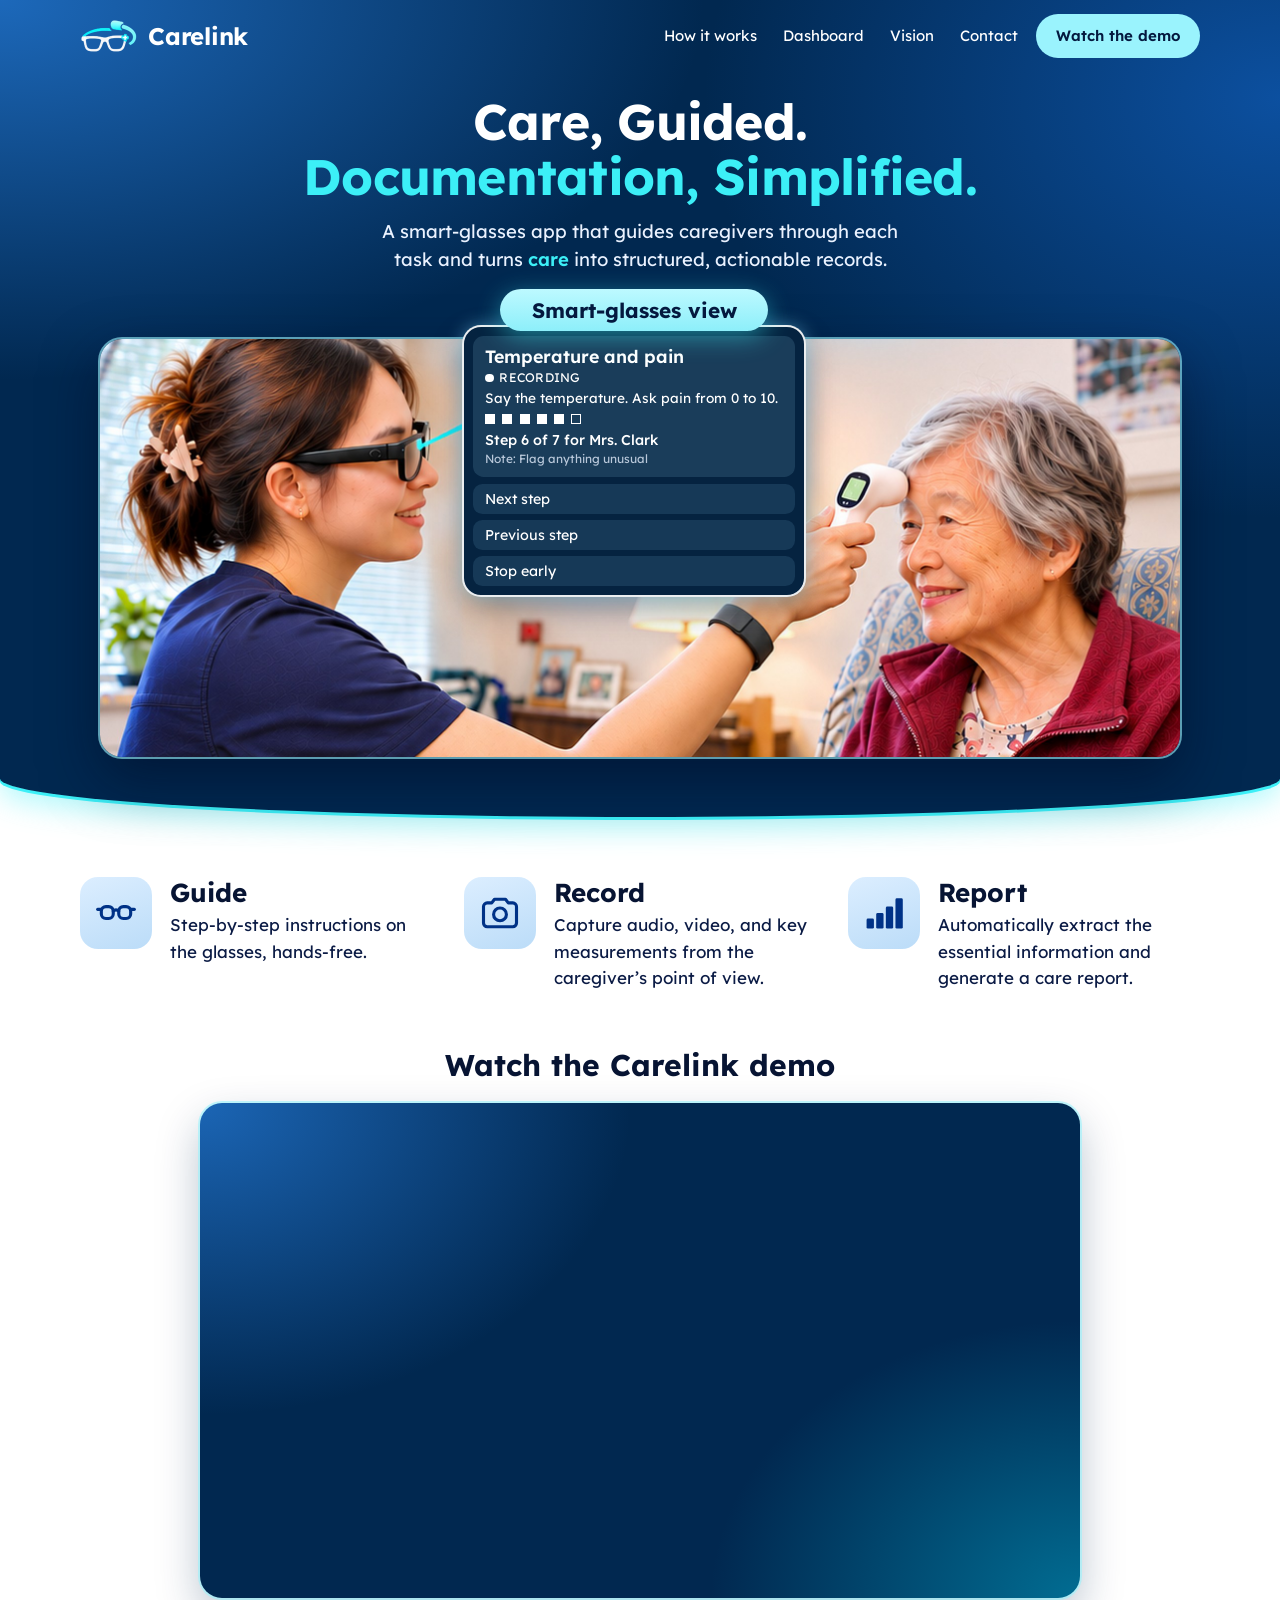
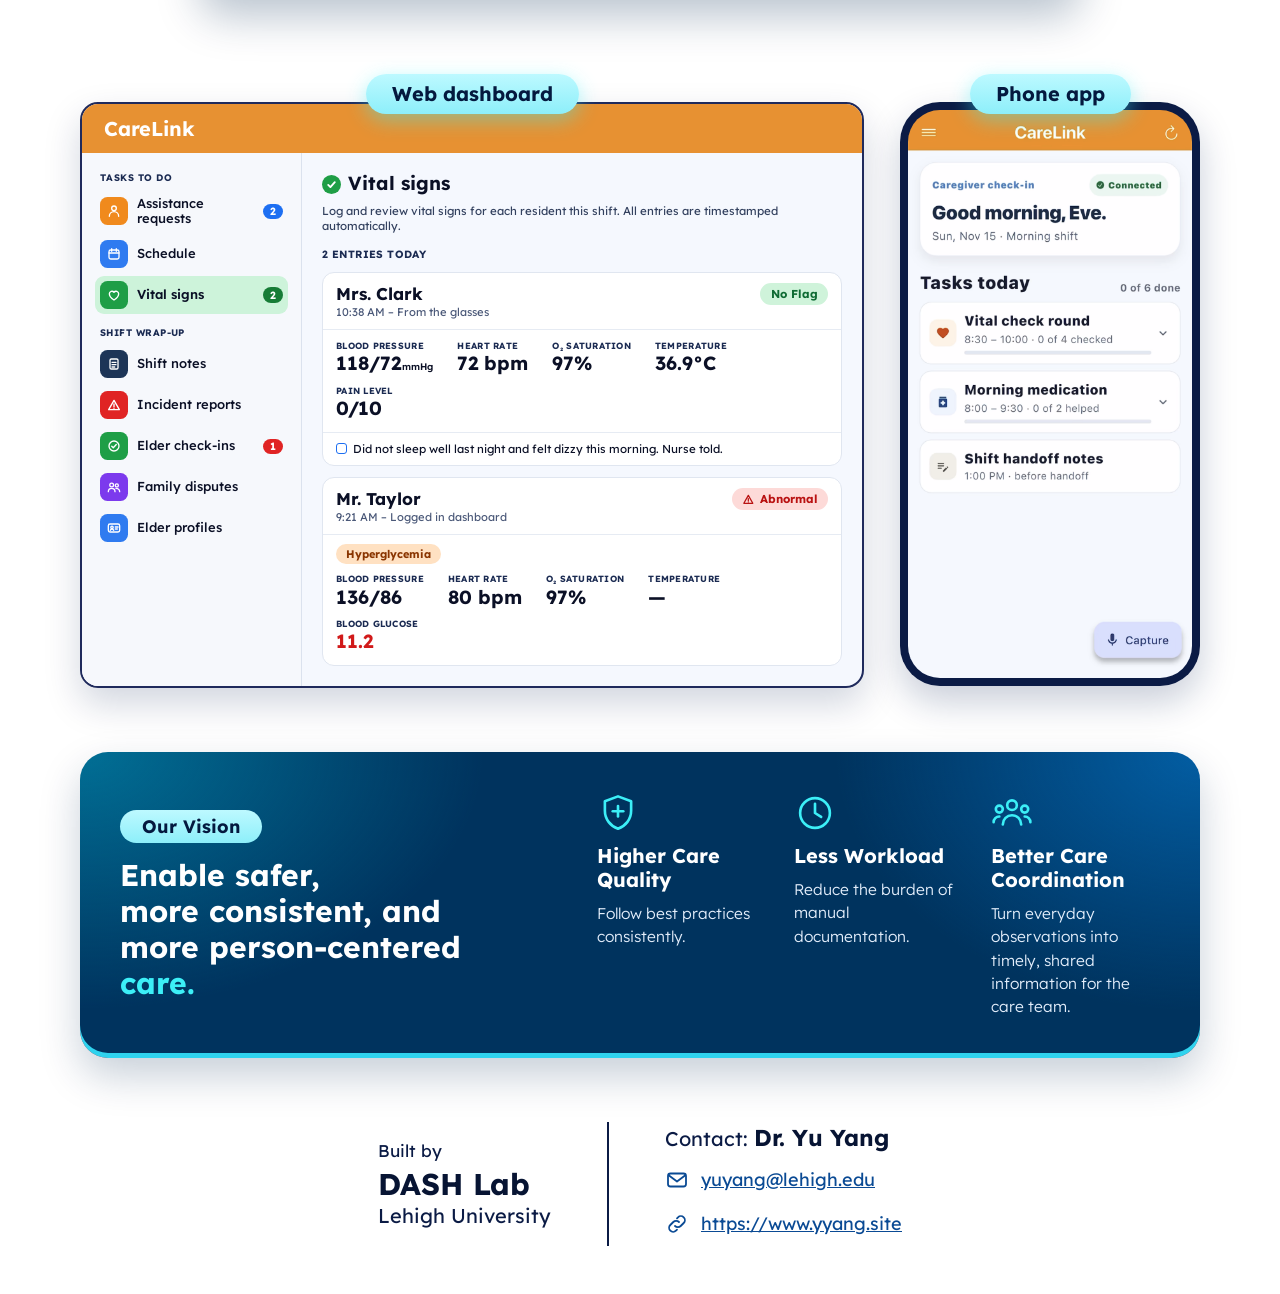
==== carelink/index.html @ ae9b8b12 "Update site 2026-11-16 00:12" ====
<!doctype html>
<html lang="en">
<head>
<meta charset="utf-8">
<meta name="viewport" content="width=device-width, initial-scale=1">
<title>Carelink: a smart-glasses app for caregivers</title>
<link rel="icon" type="image/png" href="[data-uri]">
<meta property="og:type" content="website">
<meta property="og:title" content="Carelink">
<meta property="og:description" content="A smart-glasses app that guides caregivers through each task and turns care into structured, actionable records.">
<meta name="description" content="Carelink is a smart-glasses app that guides caregivers through each task and turns care into structured, actionable records. Built by DASH Lab, Lehigh University.">
<link rel="preconnect" href="https://fonts.googleapis.com">
<link rel="preconnect" href="https://fonts.gstatic.com" crossorigin>
<link rel="stylesheet" href="https://fonts.googleapis.com/css2?family=Lexend:wght@300;400;500;600;700&amp;display=swap">
<style>
body{margin:0;background:#FFFFFF}
a{color:#0A4A94}a:hover{color:#012850}
.cl-on-navy a{color:#FFFFFF}.cl-on-navy a:hover{color:#9AF3FD}
.cl-nav:hover{background:rgba(255,255,255,.14)}
:focus-visible{outline:3px solid #0A4A94;outline-offset:3px}
.cl-on-navy :focus-visible{outline-color:#9AF3FD}
.cl-btn,.cl-play{transition:transform .15s ease,box-shadow .15s ease}
.cl-btn:hover{transform:translateY(-2px);box-shadow:0 10px 24px rgba(60,239,247,.4)}
.cl-video:hover .cl-play{transform:scale(1.06)}
.cl-stage{--cw:min(1080px,calc(100vw - 2 * clamp(20px,5vw,64px)))}
@media (prefers-reduced-motion:reduce){.cl-btn,.cl-play{transition:none}.cl-btn:hover,.cl-video:hover .cl-play{transform:none}}
.cl-dash-form{display:none!important}
@media (max-width:1199px){
.cl-apps{flex-direction:column!important;align-items:center!important;gap:44px!important}
.cl-app-web{flex:0 0 auto!important;width:100%!important}
.cl-app-phone{flex:0 0 auto!important;width:min(300px,78vw)!important}
.cl-dash{font-size:min(11.2px,calc((100vw - 2 * clamp(20px,5vw,64px)) / 78.4))!important}
}
@media (max-width:999px){
.cl-hud{position:relative!important;left:auto!important;top:auto!important;width:min(30em,100%)!important;margin:18px auto 0!important;font-size:11.5px!important}
}
@media (max-width:900px){.cl-links{display:none!important}}
@media (max-width:859px){
.cl-dash{font-size:11px!important}
.cl-dash-side{display:none!important}
}
@media (max-width:760px){
.cl-foot{justify-content:flex-start!important}
.cl-foot-rule{display:none!important}
}
html{scroll-behavior:smooth}
@media (prefers-reduced-motion:reduce){html{scroll-behavior:auto}}
</style>
</head>
<body>
<div id="top" style="font-family: 'Lexend', 'Avenir Next', 'Helvetica Neue', Arial, sans-serif; font-size: 17px; line-height: 1.55; color: #0B1B45; background: #FFFFFF">

<header class="cl-on-navy" style="padding: 0 0 clamp(36px, 5vw, 60px); border-bottom-left-radius: 50% clamp(18px, 3vw, 40px); border-bottom-right-radius: 50% clamp(18px, 3vw, 40px); background: radial-gradient(55% 380px at 0% 0%, rgba(30, 108, 192, 0.95) 0%, rgba(30, 108, 192, 0) 100%), radial-gradient(45% 420px at 100% 12%, rgba(13, 84, 168, 0.9) 0%, rgba(13, 84, 168, 0) 100%), #012850; box-shadow: 0 3px 0 #3CEFF7, 0 12px 28px rgba(60, 239, 247, 0.38); color: #FFFFFF">
<div style="max-width: 1120px; margin: 0 auto; padding: 0 clamp(20px, 5vw, 64px)">

<nav aria-label="Main" style="display: flex; flex-wrap: wrap; align-items: center; justify-content: space-between; gap: 4px 16px; padding: 14px 0">
<a href="#top" style="display: inline-flex; align-items: center; gap: clamp(8px, 0.8vw, 10px); min-height: 44px; font-size: clamp(20px, calc(1.2vw + 16px), 24px); line-height: 1; font-weight: 700; letter-spacing: -0.01em; text-decoration: none">
<img src="[data-uri]" alt="" width="58" height="34" style="display: block; width: clamp(42px, 4.6vw, 58px); height: auto">
<span>Carelink</span>
</a>
<div style="display: flex; align-items: center; gap: 6px">
<div class="cl-links" style="display: flex; align-items: center; gap: 2px">
<a class="cl-nav" href="#how" style="display: inline-flex; align-items: center; min-height: 44px; padding: 0 12px; border-radius: 999px; font-size: 15px; font-weight: 400; text-decoration: none; white-space: nowrap">How it works</a>
<a class="cl-nav" href="#dashboard" style="display: inline-flex; align-items: center; min-height: 44px; padding: 0 12px; border-radius: 999px; font-size: 15px; font-weight: 400; text-decoration: none; white-space: nowrap">Dashboard</a>
<a class="cl-nav" href="#vision" style="display: inline-flex; align-items: center; min-height: 44px; padding: 0 12px; border-radius: 999px; font-size: 15px; font-weight: 400; text-decoration: none; white-space: nowrap">Vision</a>
<a class="cl-nav" href="#contact" style="display: inline-flex; align-items: center; min-height: 44px; padding: 0 12px; border-radius: 999px; font-size: 15px; font-weight: 400; text-decoration: none; white-space: nowrap">Contact</a>
</div>
<a class="cl-btn" href="#demo" style="display: inline-flex; align-items: center; min-height: 44px; padding: 0 clamp(14px, 1.6vw, 20px); border-radius: 999px; background: #9AF3FD; color: #04193F; font-size: clamp(14px, calc(1.1vw + 10px), 15px); font-weight: 600; text-decoration: none; white-space: nowrap">Watch the demo</a>
</div>
</nav>

<div style="padding: clamp(16px, 2vw, 22px) 0 0; text-align: center">
<h1 style="margin: 0; font-size: clamp(30px, 3.9vw, 50px); line-height: 1.1; font-weight: 700; letter-spacing: -0.015em">
<span style="display: block">Care, Guided.</span>
<span style="display: block; color: #3CEFF7">Documentation, Simplified.</span>
</h1>
<p style="margin: clamp(10px, 1.2vw, 14px) auto 0; max-width: 42rem; font-size: clamp(16px, 1.45vw, 18.5px); line-height: 1.5; font-weight: 400; color: #EAF2FF; text-wrap: balance">A smart-glasses app that guides caregivers through each task and turns <span style="color: #3CEFF7; font-weight: 600">care</span> into structured, actionable records.</p>
</div>

<div class="cl-stage" style="position: relative; max-width: 1080px; margin: clamp(24px, 5.2vw, 66px) auto 0">
<img src="[data-uri]" alt="A caregiver wearing smart glasses takes an older woman’s temperature with a forehead thermometer." width="2172" height="840" style="display: block; width: 100%; height: auto; border-radius: clamp(12px, 1.8vw, 22px); box-shadow: 0 0 0 2px rgba(154, 243, 253, 0.6), 0 22px 56px rgba(0, 8, 32, 0.5)">
<div class="cl-hud" role="img" aria-label="Smart-glasses view. Temperature and pain. Recording. Say the temperature. Ask pain from 0 to 10. Step 6 of 7 for Mrs. Clark. Note: Flag anything unusual. Choices: Next step, Previous step, Stop early." style="position: absolute; left: calc(var(--cw, 1080px) * 0.3355); top: calc(var(--cw, 1080px) * -0.0465); width: calc(var(--cw, 1080px) * 0.318); box-sizing: border-box; display: flex; flex-direction: column; font-size: calc(var(--cw, 1080px) * 0.011); line-height: 1.3">
<div style="position: relative; z-index: 1; align-self: center; margin-bottom: -0.3em; padding: 0.42em 1.5em; border-radius: 999px; background: linear-gradient(180deg, #BDF9FF 0%, #8DEFFA 100%); box-shadow: 0 0.3em 1.2em rgba(60, 239, 247, 0.45); color: #04193F; font-size: 1.75em; line-height: 1.2; font-weight: 700; white-space: nowrap">Smart-glasses view</div>
<div style="display: flex; flex-direction: column; gap: 0.55em; padding: 0.75em; border: 0.2em solid rgba(255, 255, 255, 0.92); border-radius: 1.6em; background: #052340; box-shadow: 0 0 1.4em rgba(120, 220, 255, 0.45), 0 1.2em 2.6em rgba(1, 20, 50, 0.35); color: #FFFFFF">
<div style="padding: 0.75em 1em 0.8em; border-radius: 0.9em; background: #1A3D5A">
<p style="margin: 0; font-size: 1.5em; line-height: 1.25; font-weight: 600">Temperature and pain</p>
<p style="display: flex; align-items: center; gap: 0.45em; margin: 0.15em 0 0; font-size: 1.05em; line-height: 1.4; letter-spacing: 0.02em"><span style="flex: 0 0 auto; width: 0.7em; height: 0.7em; border-radius: 50%; background: #FFFFFF"></span><span>RECORDING</span></p>
<p style="margin: 0.1em 0 0; font-size: 1.15em; line-height: 1.4">Say the temperature. Ask pain from 0 to 10.</p>
<div style="display: flex; gap: 0.6em; margin: 0.6em 0">
<span style="width: 0.85em; height: 0.85em; background: #FFFFFF"></span>
<span style="width: 0.85em; height: 0.85em; background: #FFFFFF"></span>
<span style="width: 0.85em; height: 0.85em; background: #FFFFFF"></span>
<span style="width: 0.85em; height: 0.85em; background: #FFFFFF"></span>
<span style="width: 0.85em; height: 0.85em; background: #FFFFFF"></span>
<span style="box-sizing: border-box; width: 0.85em; height: 0.85em; border: 0.14em solid #FFFFFF"></span>
</div>
<p style="margin: 0; font-size: 1.2em; line-height: 1.35; font-weight: 500">Step 6 of 7 for Mrs. Clark</p>
<p style="margin: 0.05em 0 0; font-size: 1em; line-height: 1.4; color: #B9C8DA">Note: Flag anything unusual</p>
</div>
<div style="display: flex; align-items: center; min-height: 2.5em; padding: 0 1em; border-radius: 0.8em; background: #163957"><span style="font-size: 1.2em">Next step</span></div>
<div style="display: flex; align-items: center; min-height: 2.5em; padding: 0 1em; border-radius: 0.8em; background: #163957"><span style="font-size: 1.2em">Previous step</span></div>
<div style="display: flex; align-items: center; min-height: 2.5em; padding: 0 1em; border-radius: 0.8em; background: #163957"><span style="font-size: 1.2em">Stop early</span></div>
</div>
</div>
</div>

</div>
</header>

<main>

<section id="how" aria-label="How it works" style="max-width: 1120px; margin: 0 auto; padding: clamp(40px, 5vw, 60px) clamp(20px, 5vw, 64px) clamp(40px, 5vw, 56px)">
<div style="display: grid; grid-template-columns: repeat(auto-fit, minmax(min(260px, 100%), 1fr)); gap: 28px 32px">
<div style="display: flex; align-items: flex-start; gap: 18px">
<div aria-hidden="true" style="flex: 0 0 auto; display: flex; align-items: center; justify-content: center; width: 72px; height: 72px; border-radius: 18px; background: linear-gradient(160deg, #DCEEFF 0%, #BBDCF8 100%)">
<svg width="44" height="44" viewBox="0 0 48 48" fill="none" stroke="#003287" stroke-width="3.4" stroke-linecap="round" stroke-linejoin="round"><path d="M4 20h4"></path><path d="M40 20h4"></path><rect x="8" y="17" width="13" height="13" rx="5"></rect><rect x="27" y="17" width="13" height="13" rx="5"></rect><path d="M21 22c1.8-1.6 4.2-1.6 6 0"></path></svg>
</div>
<div style="min-width: 0">
<h2 style="margin: 0; font-size: 26px; line-height: 1.2; font-weight: 700; color: #071433">Guide</h2>
<p style="margin: 4px 0 0; text-wrap: pretty">Step-by-step instructions on the glasses, hands-free.</p>
</div>
</div>
<div style="display: flex; align-items: flex-start; gap: 18px">
<div aria-hidden="true" style="flex: 0 0 auto; display: flex; align-items: center; justify-content: center; width: 72px; height: 72px; border-radius: 18px; background: linear-gradient(160deg, #DCEEFF 0%, #BBDCF8 100%)">
<svg width="44" height="44" viewBox="0 0 48 48" fill="none" stroke="#003287" stroke-width="3.4" stroke-linecap="round" stroke-linejoin="round"><path d="M6 17a4 4 0 0 1 4-4h5l3-4h12l3 4h5a4 4 0 0 1 4 4v18a4 4 0 0 1-4 4H10a4 4 0 0 1-4-4z"></path><circle cx="24" cy="25.5" r="7"></circle></svg>
</div>
<div style="min-width: 0">
<h2 style="margin: 0; font-size: 26px; line-height: 1.2; font-weight: 700; color: #071433">Record</h2>
<p style="margin: 4px 0 0; text-wrap: pretty">Capture audio, video, and key measurements from the caregiver’s point of view.</p>
</div>
</div>
<div style="display: flex; align-items: flex-start; gap: 18px">
<div aria-hidden="true" style="flex: 0 0 auto; display: flex; align-items: center; justify-content: center; width: 72px; height: 72px; border-radius: 18px; background: linear-gradient(160deg, #DCEEFF 0%, #BBDCF8 100%)">
<svg width="44" height="44" viewBox="0 0 48 48" fill="#003287" stroke="none"><rect x="5" y="30" width="8" height="11" rx="1.5"></rect><rect x="15.5" y="24" width="8" height="17" rx="1.5"></rect><rect x="26" y="17" width="8" height="24" rx="1.5"></rect><rect x="36.5" y="8" width="8" height="33" rx="1.5"></rect></svg>
</div>
<div style="min-width: 0">
<h2 style="margin: 0; font-size: 26px; line-height: 1.2; font-weight: 700; color: #071433">Report</h2>
<p style="margin: 4px 0 0; text-wrap: pretty">Automatically extract the essential information and generate a care report.</p>
</div>
</div>
</div>
</section>

<section id="demo" aria-labelledby="demo-title" style="max-width: 1120px; margin: 0 auto; padding: 0 clamp(20px, 5vw, 64px) clamp(48px, 5vw, 64px)">
<h2 id="demo-title" style="margin: 0 0 20px; font-size: clamp(24px, 2.4vw, 30px); line-height: 1.2; font-weight: 700; color: #071433; text-align: center">Watch the Carelink demo</h2>
<div class="cl-video" style="position: relative; max-width: 880px; margin: 0 auto; aspect-ratio: 16 / 9; overflow: hidden; border-radius: clamp(14px, 2vw, 22px); background: radial-gradient(70% 90% at 0% 0%, rgba(30, 108, 192, 0.9) 0%, rgba(30, 108, 192, 0) 70%), radial-gradient(60% 80% at 100% 100%, rgba(1, 126, 163, 0.8) 0%, rgba(1, 126, 163, 0) 70%), #012850; box-shadow: 0 0 0 2px rgba(154, 243, 253, 0.6), 0 18px 44px rgba(1, 40, 80, 0.28)">
<iframe src="https://www.youtube.com/embed/4a3Jogi59ts?rel=0&amp;playsinline=1" title="Carelink demo video" loading="lazy" allow="accelerometer; autoplay; clipboard-write; encrypted-media; gyroscope; picture-in-picture; web-share" referrerpolicy="strict-origin-when-cross-origin" allowfullscreen style="position: absolute; left: 0; top: 0; width: 100%; height: 100%; border: 0"></iframe>
</div>
</section>

<section id="dashboard" aria-label="Web dashboard and phone app" style="max-width: 1120px; margin: 0 auto; padding: clamp(8px, 1vw, 12px) clamp(20px, 5vw, 64px) clamp(48px, 5vw, 64px)">
<div class="cl-apps" style="display: flex; align-items: flex-start; justify-content: center; gap: 36px">
<div class="cl-app-web" style="flex: 1 1 0; min-width: 0; display: flex; flex-direction: column; align-items: center">
<div style="position: relative; z-index: 1; display: flex; justify-content: center; margin-bottom: -12px">
<span style="padding: 8px 26px; border-radius: 999px; background: linear-gradient(180deg, #BDF9FF 0%, #8DEFFA 100%); box-shadow: 0 6px 20px rgba(60, 239, 247, 0.45); color: #04193F; font-size: 20px; line-height: 1.2; font-weight: 700; white-space: nowrap">Web dashboard</span>
</div>
<div class="cl-dash" role="img" aria-label="The Carelink web dashboard, on its Vital signs page. Two entries today. Mrs. Clark, 10:38 AM, from the glasses, no flag: blood pressure 118 over 72, heart rate 72, oxygen saturation 97 percent, temperature 36.9 degrees Celsius, pain 0 out of 10. Note: Did not sleep well last night and felt dizzy this morning. Nurse told. Mr. Taylor, 9:21 AM, logged in the dashboard, abnormal, hyperglycemia: blood pressure 136 over 86, heart rate 80, oxygen saturation 97 percent, blood glucose 11.2." style="align-self: stretch; font-size: calc((min(1120px, 100vw - 2 * clamp(20px, 5vw, 64px)) - 336px) / 78.4); line-height: 1.35; color: #0B1026; border: 0.25em solid #1F2A5C; border-radius: 1.8em; overflow: hidden; background: #F5F8FE; box-shadow: 0 1.6em 3.6em rgba(8, 30, 80, 0.18)">
<div style="display: flex; align-items: center; padding: 1.1em 2.2em; background: #E79132; color: #FFFFFF"><span style="font-size: 2em; font-weight: 700; letter-spacing: -0.01em">CareLink</span></div>
<div style="display: flex; align-items: stretch">

<div class="cl-dash-side" style="flex: 0 0 22em; box-sizing: border-box; display: flex; flex-direction: column; gap: 0.3em; padding: 1.8em 1.3em; border-right: 1px solid #DBE2EE; background: #F6F8FC">
<p style="margin: 0 0 0.4em 0.5em; font-size: 0.95em; font-weight: 700; letter-spacing: 0.05em; color: #1B2B52">TASKS TO DO</p>
<div style="display: flex; align-items: center; gap: 0.85em; padding: 0.5em; border-radius: 0.9em">
<span style="flex: 0 0 auto; display: flex; align-items: center; justify-content: center; width: 2.8em; height: 2.8em; border-radius: 0.75em; background: #F08A1D"><svg viewBox="0 0 24 24" fill="none" stroke="#FFFFFF" stroke-width="2" stroke-linecap="round" stroke-linejoin="round" style="width: 1.6em; height: 1.6em"><circle cx="12" cy="8" r="3.5"></circle><path d="M5 20c0-3.9 3.1-7 7-7s7 3.1 7 7"></path></svg></span>
<span style="flex: 1; min-width: 0; font-size: 1.3em; line-height: 1.2; font-weight: 500">Assistance requests</span>
<span style="flex: 0 0 auto; display: flex; align-items: center; justify-content: center; box-sizing: border-box; min-width: 1.9em; height: 1.45em; padding: 0 0.3em; border-radius: 999px; background: #1D6FF2; color: #FFFFFF; font-size: 1.05em; font-weight: 700">2</span>
</div>
<div style="display: flex; align-items: center; gap: 0.85em; padding: 0.5em; border-radius: 0.9em">
<span style="flex: 0 0 auto; display: flex; align-items: center; justify-content: center; width: 2.8em; height: 2.8em; border-radius: 0.75em; background: #2F7BF0"><svg viewBox="0 0 24 24" fill="none" stroke="#FFFFFF" stroke-width="2" stroke-linecap="round" stroke-linejoin="round" style="width: 1.6em; height: 1.6em"><rect x="4.5" y="6" width="15" height="13.5" rx="2.5"></rect><path d="M4.5 10.5h15"></path><path d="M8.5 4v4"></path><path d="M15.5 4v4"></path></svg></span>
<span style="flex: 1; min-width: 0; font-size: 1.3em; line-height: 1.2; font-weight: 500">Schedule</span>
</div>
<div style="display: flex; align-items: center; gap: 0.85em; padding: 0.5em; border-radius: 0.9em; background: #CDF3DA">
<span style="flex: 0 0 auto; display: flex; align-items: center; justify-content: center; width: 2.8em; height: 2.8em; border-radius: 0.75em; background: #1E9E46"><svg viewBox="0 0 24 24" fill="none" stroke="#FFFFFF" stroke-width="2" stroke-linecap="round" stroke-linejoin="round" style="width: 1.6em; height: 1.6em"><path d="M12 19.5s-7-4.3-7-9.3a3.9 3.9 0 0 1 7-2.3 3.9 3.9 0 0 1 7 2.3c0 5-7 9.3-7 9.3z"></path></svg></span>
<span style="flex: 1; min-width: 0; font-size: 1.3em; line-height: 1.2; font-weight: 600">Vital signs</span>
<span style="flex: 0 0 auto; display: flex; align-items: center; justify-content: center; box-sizing: border-box; min-width: 1.9em; height: 1.45em; padding: 0 0.3em; border-radius: 999px; background: #167C36; color: #FFFFFF; font-size: 1.05em; font-weight: 700">2</span>
</div>
<p style="margin: 0.9em 0 0.4em 0.5em; font-size: 0.95em; font-weight: 700; letter-spacing: 0.05em; color: #1B2B52">SHIFT WRAP-UP</p>
<div style="display: flex; align-items: center; gap: 0.85em; padding: 0.5em; border-radius: 0.9em">
<span style="flex: 0 0 auto; display: flex; align-items: center; justify-content: center; width: 2.8em; height: 2.8em; border-radius: 0.75em; background: #1D3557"><svg viewBox="0 0 24 24" fill="none" stroke="#FFFFFF" stroke-width="2" stroke-linecap="round" stroke-linejoin="round" style="width: 1.6em; height: 1.6em"><rect x="6" y="4.5" width="12" height="15" rx="2"></rect><path d="M9 9.5h6"></path><path d="M9 13h6"></path><path d="M9 16.5h4"></path></svg></span>
<span style="flex: 1; min-width: 0; font-size: 1.3em; line-height: 1.2; font-weight: 500">Shift notes</span>
</div>
<div style="display: flex; align-items: center; gap: 0.85em; padding: 0.5em; border-radius: 0.9em">
<span style="flex: 0 0 auto; display: flex; align-items: center; justify-content: center; width: 2.8em; height: 2.8em; border-radius: 0.75em; background: #E02424"><svg viewBox="0 0 24 24" fill="none" stroke="#FFFFFF" stroke-width="2" stroke-linecap="round" stroke-linejoin="round" style="width: 1.6em; height: 1.6em"><path d="M12 5l8 14H4z"></path><path d="M12 10.5v4"></path><path d="M12 16.8v.2"></path></svg></span>
<span style="flex: 1; min-width: 0; font-size: 1.3em; line-height: 1.2; font-weight: 500">Incident reports</span>
</div>
<div style="display: flex; align-items: center; gap: 0.85em; padding: 0.5em; border-radius: 0.9em">
<span style="flex: 0 0 auto; display: flex; align-items: center; justify-content: center; width: 2.8em; height: 2.8em; border-radius: 0.75em; background: #1E9E46"><svg viewBox="0 0 24 24" fill="none" stroke="#FFFFFF" stroke-width="2" stroke-linecap="round" stroke-linejoin="round" style="width: 1.6em; height: 1.6em"><circle cx="12" cy="12" r="7.5"></circle><path d="M8.6 12.3l2.3 2.3 4.5-4.9"></path></svg></span>
<span style="flex: 1; min-width: 0; font-size: 1.3em; line-height: 1.2; font-weight: 500">Elder check-ins</span>
<span style="flex: 0 0 auto; display: flex; align-items: center; justify-content: center; box-sizing: border-box; min-width: 1.9em; height: 1.45em; padding: 0 0.3em; border-radius: 999px; background: #E02424; color: #FFFFFF; font-size: 1.05em; font-weight: 700">1</span>
</div>
<div style="display: flex; align-items: center; gap: 0.85em; padding: 0.5em; border-radius: 0.9em">
<span style="flex: 0 0 auto; display: flex; align-items: center; justify-content: center; width: 2.8em; height: 2.8em; border-radius: 0.75em; background: #7C3AED"><svg viewBox="0 0 24 24" fill="none" stroke="#FFFFFF" stroke-width="2" stroke-linecap="round" stroke-linejoin="round" style="width: 1.6em; height: 1.6em"><circle cx="8.5" cy="9" r="2.8"></circle><circle cx="16.2" cy="9.6" r="2.3"></circle><path d="M3.5 19c0-2.8 2.2-5 5-5s5 2.2 5 5"></path><path d="M15 14.2c2.9-.4 5.5 1.7 5.5 4.8"></path></svg></span>
<span style="flex: 1; min-width: 0; font-size: 1.3em; line-height: 1.2; font-weight: 500">Family disputes</span>
</div>
<div style="display: flex; align-items: center; gap: 0.85em; padding: 0.5em; border-radius: 0.9em">
<span style="flex: 0 0 auto; display: flex; align-items: center; justify-content: center; width: 2.8em; height: 2.8em; border-radius: 0.75em; background: #2F7BF0"><svg viewBox="0 0 24 24" fill="none" stroke="#FFFFFF" stroke-width="2" stroke-linecap="round" stroke-linejoin="round" style="width: 1.6em; height: 1.6em"><rect x="3.5" y="6" width="17" height="12" rx="2.5"></rect><circle cx="9" cy="11" r="1.8"></circle><path d="M6.5 15.5c.5-1.3 1.4-2 2.5-2s2 .7 2.5 2"></path><path d="M14 10.5h4"></path><path d="M14 13.5h3"></path></svg></span>
<span style="flex: 1; min-width: 0; font-size: 1.3em; line-height: 1.2; font-weight: 500">Elder profiles</span>
</div>
</div>

<div style="flex: 1; min-width: 0; box-sizing: border-box; padding: 1.8em 2em 2em">
<div style="display: flex; align-items: center; gap: 0.7em">
<span style="flex: 0 0 auto; display: flex; align-items: center; justify-content: center; width: 1.9em; height: 1.9em; border-radius: 50%; background: #1E9E46"><svg viewBox="0 0 12 12" fill="none" stroke="#FFFFFF" stroke-width="2" stroke-linecap="round" stroke-linejoin="round" style="width: 1.1em; height: 1.1em"><path d="M2.4 6.4l2.4 2.4 4.8-5.4"></path></svg></span>
<span style="font-size: 1.9em; font-weight: 700">Vital signs</span>
</div>
<p style="margin: 0.5em 0 0; font-size: 1.15em; color: #33415F">Log and review vital signs for each resident this shift. All entries are timestamped automatically.</p>
<div style="display: flex; align-items: flex-start; gap: 1.6em; margin-top: 1.3em">

<div class="cl-dash-form" style="flex: 0 0 31em; box-sizing: border-box; display: flex; flex-direction: column; gap: 0.9em; padding: 1.4em; border: 1px solid #E0E6F0; border-radius: 1.2em; background: #FFFFFF">
<p style="display: flex; align-items: center; gap: 0.5em; margin: 0; font-size: 1.55em; font-weight: 700"><span style="flex: 0 0 auto; width: 0.42em; height: 0.42em; background: #1D6FF2; transform: rotate(45deg)"></span><span>Log vitals</span></p>
<div style="display: grid; grid-template-columns: repeat(2, minmax(0, 1fr)); gap: 1em">
<div>
<p style="margin: 0 0 0.35em; font-size: 0.9em; line-height: 1.3; font-weight: 700; letter-spacing: 0.03em; color: #1B2B52">RESIDENT</p>
<div style="display: flex; align-items: center; justify-content: space-between; box-sizing: border-box; height: 2.5em; padding: 0 0.7em; border: 1px solid #C8D2E1; border-radius: 0.65em; background: #FFFFFF; color: #0B1026; font-size: 1.05em; white-space: nowrap; overflow: hidden"><span>Select resident…</span><svg viewBox="0 0 12 12" fill="none" stroke="#0B1026" stroke-width="1.8" stroke-linecap="round" stroke-linejoin="round" style="flex: 0 0 auto; width: 0.9em; height: 0.9em"><path d="M2.5 4.5L6 8l3.5-3.5"></path></svg></div>
</div>
<div>
<p style="margin: 0 0 0.35em; font-size: 0.9em; line-height: 1.3; font-weight: 700; letter-spacing: 0.03em; color: #1B2B52">TIME TAKEN</p>
<div style="display: flex; align-items: center; box-sizing: border-box; height: 2.5em; padding: 0 0.7em; border: 1px solid #C8D2E1; border-radius: 0.65em; background: #FFFFFF; color: #0B1026; font-size: 1.05em; white-space: nowrap; overflow: hidden">Idle</div>
</div>
</div>
<div>
<p style="margin: 0 0 0.35em; font-size: 0.9em; line-height: 1.3; font-weight: 700; letter-spacing: 0.03em; color: #1B2B52">BLOOD PRESSURE <span style="font-weight: 400; letter-spacing: 0">mmHg – Systolic / Diastolic</span></p>
<div style="display: grid; grid-template-columns: repeat(2, minmax(0, 1fr)); gap: 1em">
<div style="display: flex; align-items: center; box-sizing: border-box; height: 2.5em; padding: 0 0.7em; border: 1px solid #C8D2E1; border-radius: 0.65em; background: #FFFFFF; color: #55627F; font-size: 1.05em; white-space: nowrap; overflow: hidden">Systolic (e.g. 120)</div>
<div style="display: flex; align-items: center; box-sizing: border-box; height: 2.5em; padding: 0 0.7em; border: 1px solid #C8D2E1; border-radius: 0.65em; background: #FFFFFF; color: #55627F; font-size: 1.05em; white-space: nowrap; overflow: hidden">Diastolic (e.g. 80)</div>
</div>
</div>
<div style="display: grid; grid-template-columns: repeat(2, minmax(0, 1fr)); gap: 0.9em 1em">
<div>
<p style="margin: 0 0 0.35em; font-size: 0.9em; line-height: 1.3; font-weight: 700; letter-spacing: 0.03em; color: #1B2B52">HEART RATE <span style="font-weight: 400; letter-spacing: 0">bpm</span></p>
<div style="display: flex; align-items: center; box-sizing: border-box; height: 2.5em; padding: 0 0.7em; border: 1px solid #C8D2E1; border-radius: 0.65em; background: #FFFFFF; color: #55627F; font-size: 1.05em; white-space: nowrap; overflow: hidden">e.g. 72</div>
</div>
<div>
<p style="margin: 0 0 0.35em; font-size: 0.9em; line-height: 1.3; font-weight: 700; letter-spacing: 0.03em; color: #1B2B52">TEMPERATURE <span style="font-weight: 400; letter-spacing: 0">°C</span></p>
<div style="display: flex; align-items: center; box-sizing: border-box; height: 2.5em; padding: 0 0.7em; border: 1px solid #C8D2E1; border-radius: 0.65em; background: #FFFFFF; color: #55627F; font-size: 1.05em; white-space: nowrap; overflow: hidden">e.g. 36.8</div>
</div>
<div>
<p style="margin: 0 0 0.35em; font-size: 0.9em; line-height: 1.3; font-weight: 700; letter-spacing: 0.03em; color: #1B2B52">O₂ SATURATION <span style="font-weight: 400; letter-spacing: 0">%</span></p>
<div style="display: flex; align-items: center; box-sizing: border-box; height: 2.5em; padding: 0 0.7em; border: 1px solid #C8D2E1; border-radius: 0.65em; background: #FFFFFF; color: #55627F; font-size: 1.05em; white-space: nowrap; overflow: hidden">e.g. 97</div>
</div>
<div>
<p style="margin: 0 0 0.35em; font-size: 0.9em; line-height: 1.3; font-weight: 700; letter-spacing: 0.03em; color: #1B2B52">BLOOD GLUCOSE <span style="font-weight: 400; letter-spacing: 0">mmol/L</span></p>
<div style="display: flex; align-items: center; box-sizing: border-box; height: 2.5em; padding: 0 0.7em; border: 1px solid #C8D2E1; border-radius: 0.65em; background: #FFFFFF; color: #55627F; font-size: 1.05em; white-space: nowrap; overflow: hidden">e.g. 5.2</div>
</div>
<div>
<p style="margin: 0 0 0.35em; font-size: 0.9em; line-height: 1.3; font-weight: 700; letter-spacing: 0.03em; color: #1B2B52">WEIGHT <span style="font-weight: 400; letter-spacing: 0">kg</span></p>
<div style="display: flex; align-items: center; box-sizing: border-box; height: 2.5em; padding: 0 0.7em; border: 1px solid #C8D2E1; border-radius: 0.65em; background: #FFFFFF; color: #55627F; font-size: 1.05em; white-space: nowrap; overflow: hidden">e.g. 58</div>
</div>
<div>
<p style="margin: 0 0 0.35em; font-size: 0.9em; line-height: 1.3; font-weight: 700; letter-spacing: 0.03em; color: #1B2B52">PAIN LEVEL <span style="font-weight: 400; letter-spacing: 0">0–10</span></p>
<div style="display: flex; align-items: center; box-sizing: border-box; height: 2.5em; padding: 0 0.7em; border: 1px solid #C8D2E1; border-radius: 0.65em; background: #FFFFFF; color: #55627F; font-size: 1.05em; white-space: nowrap; overflow: hidden">e.g. 3</div>
</div>
</div>
<div>
<p style="margin: 0 0 0.35em; font-size: 0.9em; line-height: 1.3; font-weight: 700; letter-spacing: 0.03em; color: #1B2B52">CLINICAL NOTES <span style="font-weight: 400; letter-spacing: 0">(optional)</span></p>
<div style="box-sizing: border-box; height: 4.4em; padding: 0.6em 0.7em; border: 1px solid #C8D2E1; border-radius: 0.65em; background: #FFFFFF; color: #55627F; font-size: 1.05em; overflow: hidden">Any observations, contact, or follow-up notes…</div>
</div>
</div>

<div style="flex: 1; min-width: 0; display: flex; flex-direction: column; gap: 1.1em">
<p style="margin: 0; font-size: 1.05em; font-weight: 700; letter-spacing: 0.04em; color: #1B2B52">2 ENTRIES TODAY</p>

<div style="border: 1px solid #E0E6F0; border-radius: 1.2em; background: #FFFFFF">
<div style="display: flex; align-items: flex-start; justify-content: space-between; gap: 1em; padding: 1em 1.3em 0.9em">
<div style="min-width: 0">
<p style="margin: 0; font-size: 1.7em; line-height: 1.3; font-weight: 700">Mrs. Clark</p>
<p style="margin: 0; font-size: 1.12em; color: #4A5878">10:38 AM – From the glasses</p>
</div>
<span style="flex: 0 0 auto; padding: 0.3em 0.9em; border-radius: 999px; background: #CFF3DA; color: #0E6B33; font-size: 1.15em; font-weight: 700; white-space: nowrap">No Flag</span>
</div>
<div style="display: flex; flex-direction: column; gap: 0.9em; padding: 1em 1.3em 1.1em; border-top: 1px solid #E6EBF3">
<div style="display: flex; flex-wrap: wrap; gap: 0.9em 2.4em">
<div>
<p style="margin: 0; font-size: 0.9em; line-height: 1.35; font-weight: 700; letter-spacing: 0.03em; color: #1B2B52">BLOOD PRESSURE</p>
<p style="margin: 0; font-size: 1.9em; line-height: 1.25; font-weight: 700; white-space: nowrap">118/72<span style="margin-left: 0.15em; font-size: 0.5em; font-weight: 600">mmHg</span></p>
</div>
<div>
<p style="margin: 0; font-size: 0.9em; line-height: 1.35; font-weight: 700; letter-spacing: 0.03em; color: #1B2B52">HEART RATE</p>
<p style="margin: 0; font-size: 1.9em; line-height: 1.25; font-weight: 700; white-space: nowrap">72 bpm</p>
</div>
<div>
<p style="margin: 0; font-size: 0.9em; line-height: 1.35; font-weight: 700; letter-spacing: 0.03em; color: #1B2B52">O₂ SATURATION</p>
<p style="margin: 0; font-size: 1.9em; line-height: 1.25; font-weight: 700; white-space: nowrap">97%</p>
</div>
<div>
<p style="margin: 0; font-size: 0.9em; line-height: 1.35; font-weight: 700; letter-spacing: 0.03em; color: #1B2B52">TEMPERATURE</p>
<p style="margin: 0; font-size: 1.9em; line-height: 1.25; font-weight: 700; white-space: nowrap">36.9°C</p>
</div>
</div>
<div>
<p style="margin: 0; font-size: 0.9em; line-height: 1.35; font-weight: 700; letter-spacing: 0.03em; color: #1B2B52">PAIN LEVEL</p>
<p style="margin: 0; font-size: 1.9em; line-height: 1.25; font-weight: 700; white-space: nowrap">0/10</p>
</div>
</div>
<div style="display: flex; align-items: flex-start; gap: 0.6em; padding: 0.8em 1.3em; border-top: 1px solid #E6EBF3">
<span style="flex: 0 0 auto; box-sizing: border-box; width: 1.1em; height: 1.1em; margin-top: 0.25em; border: 0.15em solid #1D6FF2; border-radius: 0.3em"></span>
<span style="font-size: 1.15em; line-height: 1.4">Did not sleep well last night and felt dizzy this morning. Nurse told.</span>
</div>
</div>

<div style="border: 1px solid #E0E6F0; border-radius: 1.2em; background: #FFFFFF">
<div style="display: flex; align-items: flex-start; justify-content: space-between; gap: 1em; padding: 1em 1.3em 0.9em">
<div style="min-width: 0">
<p style="margin: 0; font-size: 1.7em; line-height: 1.3; font-weight: 700">Mr. Taylor</p>
<p style="margin: 0; font-size: 1.12em; color: #4A5878">9:21 AM – Logged in dashboard</p>
</div>
<span style="flex: 0 0 auto; display: flex; align-items: center; gap: 0.4em; padding: 0.3em 0.9em; border-radius: 999px; background: #FDDAD8; color: #B91212; font-size: 1.15em; font-weight: 700; white-space: nowrap"><svg viewBox="0 0 24 24" fill="none" stroke="#B91212" stroke-width="2.4" stroke-linecap="round" stroke-linejoin="round" style="width: 1.1em; height: 1.1em"><path d="M12 4.5l8.5 15h-17z"></path><path d="M12 10.5v4"></path><path d="M12 17v.2"></path></svg><span>Abnormal</span></span>
</div>
<div style="display: flex; flex-direction: column; align-items: flex-start; gap: 0.9em; padding: 0.9em 1.3em 1.1em; border-top: 1px solid #E6EBF3">
<span style="padding: 0.25em 0.9em; border-radius: 999px; background: #FFE1C2; color: #8A3500; font-size: 1.1em; font-weight: 700">Hyperglycemia</span>
<div style="display: flex; flex-wrap: wrap; gap: 0.9em 2.4em">
<div>
<p style="margin: 0; font-size: 0.9em; line-height: 1.35; font-weight: 700; letter-spacing: 0.03em; color: #1B2B52">BLOOD PRESSURE</p>
<p style="margin: 0; font-size: 1.9em; line-height: 1.25; font-weight: 700; white-space: nowrap">136/86</p>
</div>
<div>
<p style="margin: 0; font-size: 0.9em; line-height: 1.35; font-weight: 700; letter-spacing: 0.03em; color: #1B2B52">HEART RATE</p>
<p style="margin: 0; font-size: 1.9em; line-height: 1.25; font-weight: 700; white-space: nowrap">80 bpm</p>
</div>
<div>
<p style="margin: 0; font-size: 0.9em; line-height: 1.35; font-weight: 700; letter-spacing: 0.03em; color: #1B2B52">O₂ SATURATION</p>
<p style="margin: 0; font-size: 1.9em; line-height: 1.25; font-weight: 700; white-space: nowrap">97%</p>
</div>
<div>
<p style="margin: 0; font-size: 0.9em; line-height: 1.35; font-weight: 700; letter-spacing: 0.03em; color: #1B2B52">TEMPERATURE</p>
<p style="margin: 0; font-size: 1.9em; line-height: 1.25; font-weight: 700; white-space: nowrap">—</p>
</div>
</div>
<div>
<p style="margin: 0; font-size: 0.9em; line-height: 1.35; font-weight: 700; letter-spacing: 0.03em; color: #1B2B52">BLOOD GLUCOSE</p>
<p style="margin: 0; font-size: 1.9em; line-height: 1.25; font-weight: 700; color: #D11A1A; white-space: nowrap">11.2</p>
</div>
</div>
</div>

</div>
</div>
</div>
</div>
</div>
</div>
<div class="cl-app-phone" style="flex: 0 0 300px; display: flex; flex-direction: column; align-items: center">
<div style="position: relative; z-index: 1; display: flex; justify-content: center; margin-bottom: -12px">
<span style="padding: 8px 26px; border-radius: 999px; background: linear-gradient(180deg, #BDF9FF 0%, #8DEFFA 100%); box-shadow: 0 6px 20px rgba(60, 239, 247, 0.45); color: #04193F; font-size: 20px; line-height: 1.2; font-weight: 700; white-space: nowrap">Phone app</span>
</div>
<div style="align-self: stretch; box-sizing: border-box; padding: 8px; border-radius: 40px; background: #0B1B45; box-shadow: 0 16px 36px rgba(8, 30, 80, 0.22)">
<img src="[data-uri]" alt="The Carelink phone app. A caregiver check-in screen greets Eve on the morning shift and lists today’s tasks: vital check round, morning medication, and shift handoff notes. A Capture button sits at the bottom." width="892" height="1784" style="display: block; width: 100%; height: auto; border-radius: 32px">
</div>
</div>
</div>
</section>

<section id="vision" aria-labelledby="vision-title" style="padding: 0 clamp(20px, 5vw, 64px) clamp(36px, 4vw, 56px)">
<div style="max-width: 1120px; margin: 0 auto; box-sizing: border-box; display: flex; flex-wrap: wrap; align-items: center; gap: 28px 48px; padding: clamp(24px, 3.4vw, 40px); border-radius: clamp(18px, 2.4vw, 28px); background: radial-gradient(60% 140% at 0% 0%, rgba(1, 126, 163, 0.8) 0%, rgba(1, 126, 163, 0) 60%), radial-gradient(50% 130% at 100% 0%, rgba(3, 98, 170, 0.9) 0%, rgba(3, 98, 170, 0) 65%), #00335E; box-shadow: inset 0 -5px 0 #2FD3EE, 0 18px 40px rgba(1, 40, 80, 0.22); color: #FFFFFF">
<div style="flex: 1 1 380px; min-width: 0; display: flex; flex-direction: column; align-items: flex-start; gap: 14px">
<span style="padding: 6px 22px; border-radius: 999px; background: linear-gradient(180deg, #BDF9FF 0%, #8DEFFA 100%); color: #04193F; font-size: 18px; line-height: 1.2; font-weight: 700">Our Vision</span>
<h2 id="vision-title" style="margin: 0; font-size: clamp(24px, 2.5vw, 30px); line-height: 1.2; font-weight: 700">
<span style="display: block">Enable safer,</span>
<span style="display: block">more consistent, and</span>
<span style="display: block">more person-centered</span>
<span style="display: block; color: #3CEFF7">care.</span>
</h2>
</div>
<div style="flex: 1.7 1 480px; min-width: 0; display: grid; grid-template-columns: repeat(auto-fit, minmax(min(150px, 100%), 1fr)); gap: 24px 28px">
<div style="display: flex; flex-direction: column; align-items: flex-start; gap: 10px">
<svg width="42" height="42" viewBox="0 0 48 48" fill="none" stroke="#3CEFF7" stroke-width="3" stroke-linecap="round" stroke-linejoin="round" aria-hidden="true"><path d="M24 5l15 5.5v11c0 9.5-6.2 17.3-15 20.5C15.2 38.8 9 31 9 21.5v-11z"></path><path d="M24 16v12"></path><path d="M18 22h12"></path></svg>
<h3 style="margin: 0; font-size: 20px; line-height: 1.2; font-weight: 700">Higher Care Quality</h3>
<p style="margin: 0; font-size: 15.5px; line-height: 1.5; font-weight: 300; color: #E3EEFB">Follow best practices consistently.</p>
</div>
<div style="display: flex; flex-direction: column; align-items: flex-start; gap: 10px">
<svg width="42" height="42" viewBox="0 0 48 48" fill="none" stroke="#3CEFF7" stroke-width="3" stroke-linecap="round" stroke-linejoin="round" aria-hidden="true"><circle cx="24" cy="24" r="17"></circle><path d="M24 13.5V24l7 4.5"></path></svg>
<h3 style="margin: 0; font-size: 20px; line-height: 1.2; font-weight: 700">Less Workload</h3>
<p style="margin: 0; font-size: 15.5px; line-height: 1.5; font-weight: 300; color: #E3EEFB">Reduce the burden of manual documentation.</p>
</div>
<div style="display: flex; flex-direction: column; align-items: flex-start; gap: 10px">
<svg width="42" height="42" viewBox="0 0 48 48" fill="none" stroke="#3CEFF7" stroke-width="3" stroke-linecap="round" stroke-linejoin="round" aria-hidden="true"><circle cx="24" cy="15" r="5.5"></circle><path d="M13.5 37c0-5.8 4.7-10.5 10.5-10.5S34.5 31.2 34.5 37"></path><circle cx="9.5" cy="19.5" r="4"></circle><path d="M3 34.5c0-3.6 2.9-6.5 6.5-6.5"></path><circle cx="38.5" cy="19.5" r="4"></circle><path d="M45 34.5c0-3.6-2.9-6.5-6.5-6.5"></path></svg>
<h3 style="margin: 0; font-size: 20px; line-height: 1.2; font-weight: 700">Better Care Coordination</h3>
<p style="margin: 0; font-size: 15.5px; line-height: 1.5; font-weight: 300; color: #E3EEFB">Turn everyday observations into timely, shared information for the care team.</p>
</div>
</div>
</div>
</section>

</main>

<footer id="contact" class="cl-foot" style="max-width: 1120px; margin: 0 auto; padding: clamp(8px, 1vw, 12px) clamp(20px, 5vw, 64px) clamp(36px, 4vw, 48px); display: flex; flex-wrap: wrap; align-items: center; justify-content: center; gap: 20px clamp(28px, 4.4vw, 56px)">
<div style="flex: 0 1 auto">
<p style="margin: 0">Built by</p>
<p style="margin: 2px 0 0; font-size: 30px; line-height: 1.15; font-weight: 700; color: #071433">DASH Lab</p>
<p style="margin: 2px 0 0; font-size: 20px; line-height: 1.3">Lehigh University</p>
</div>
<span class="cl-foot-rule" aria-hidden="true" style="flex: 0 0 auto; align-self: stretch; width: 2px; background: #0B1B45"></span>
<div style="flex: 0 1 auto; min-width: 0; display: flex; flex-direction: column; align-items: flex-start">
<p style="margin: 0 0 4px; font-size: 20px; line-height: 1.4">Contact: <span style="font-size: 23px; font-weight: 700; color: #071433">Dr. Yu Yang</span></p>
<a href="mailto:yuyang@lehigh.edu" style="display: inline-flex; align-items: center; gap: 12px; min-height: 44px; font-size: 18px"><svg width="24" height="24" viewBox="0 0 24 24" fill="none" stroke="currentColor" stroke-width="1.8" stroke-linecap="round" stroke-linejoin="round" aria-hidden="true"><rect x="3" y="5.5" width="18" height="13" rx="2.5"></rect><path d="M4 7.5l8 6 8-6"></path></svg><span>yuyang@lehigh.edu</span></a>
<a href="https://www.yyang.site" style="display: inline-flex; align-items: center; gap: 12px; min-height: 44px; font-size: 18px"><svg width="24" height="24" viewBox="0 0 24 24" fill="none" stroke="currentColor" stroke-width="1.8" stroke-linecap="round" stroke-linejoin="round" aria-hidden="true"><path d="M10 14a4 4 0 0 0 5.7 0l3-3a4 4 0 0 0-5.7-5.7l-1 1"></path><path d="M14 10a4 4 0 0 0-5.7 0l-3 3a4 4 0 0 0 5.7 5.7l1-1"></path></svg><span>https://www.yyang.site</span></a>
</div>
</footer>

</div>
</body>
</html>
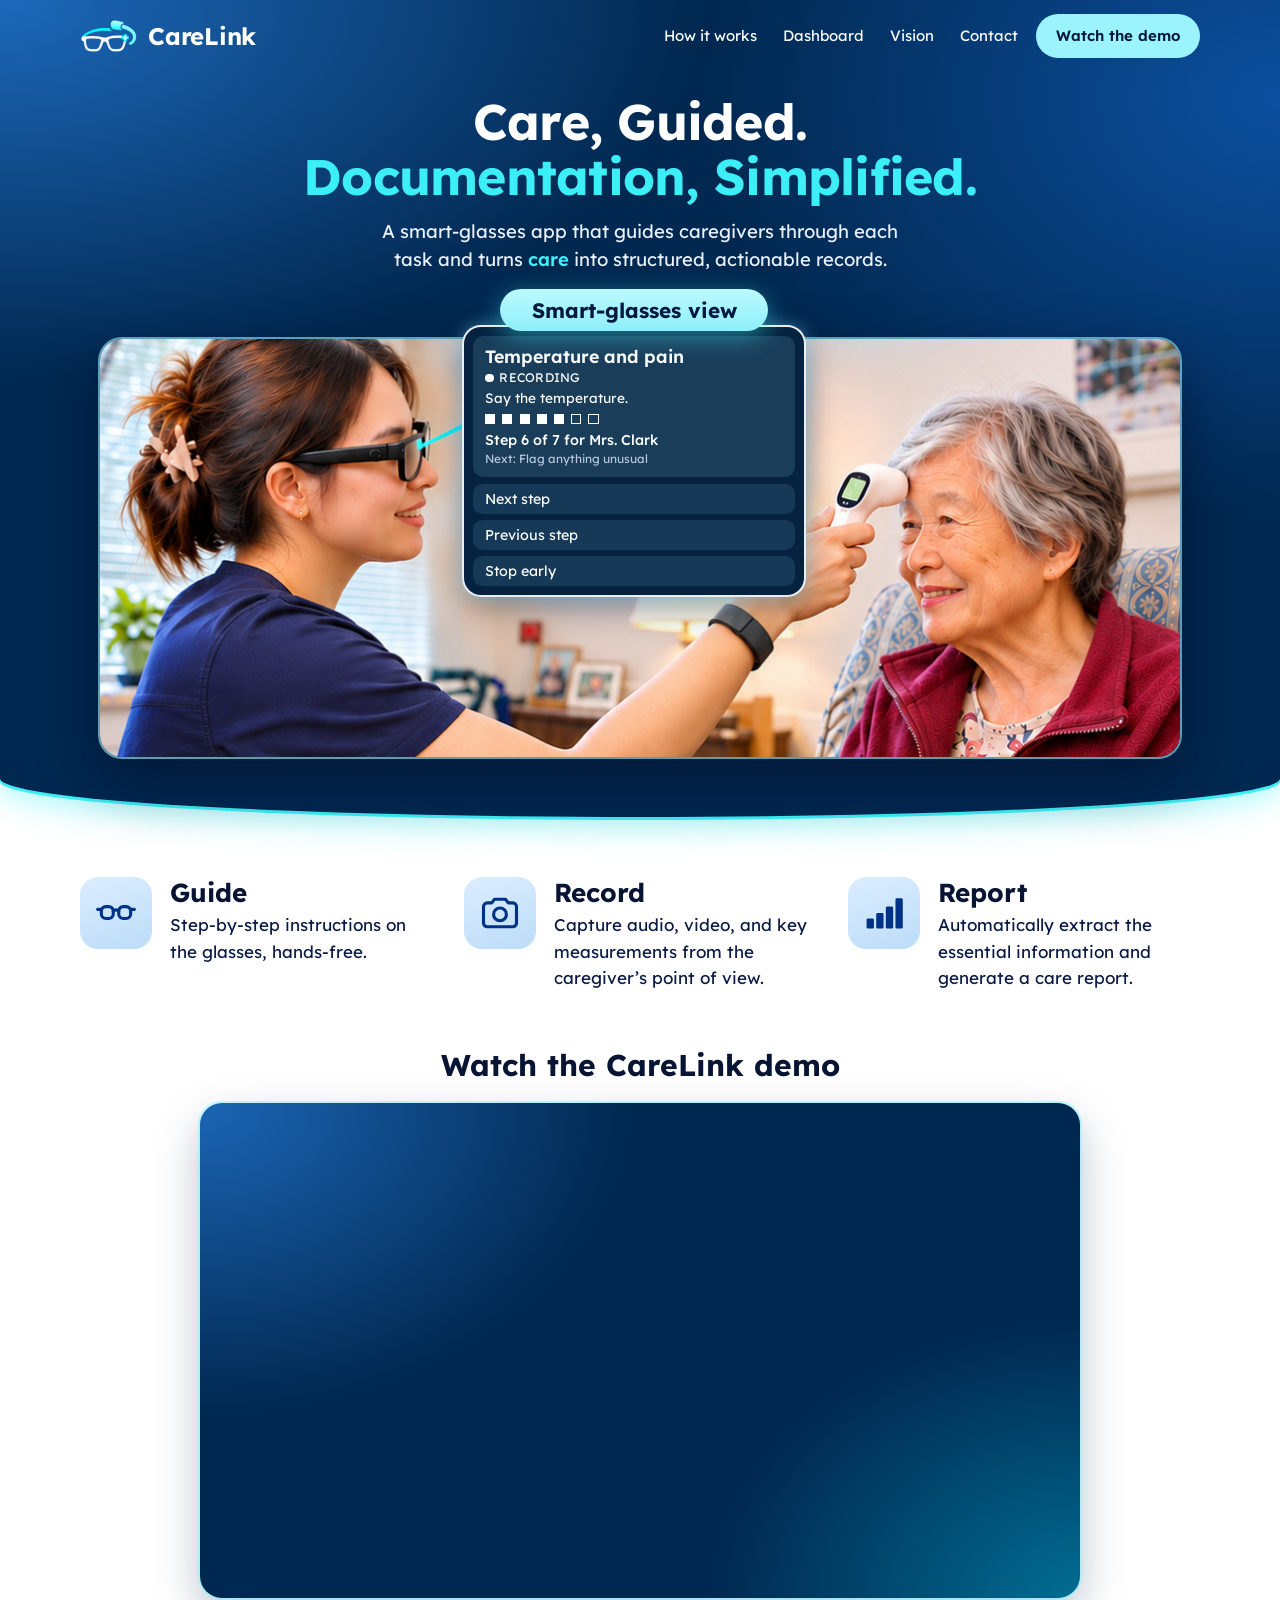
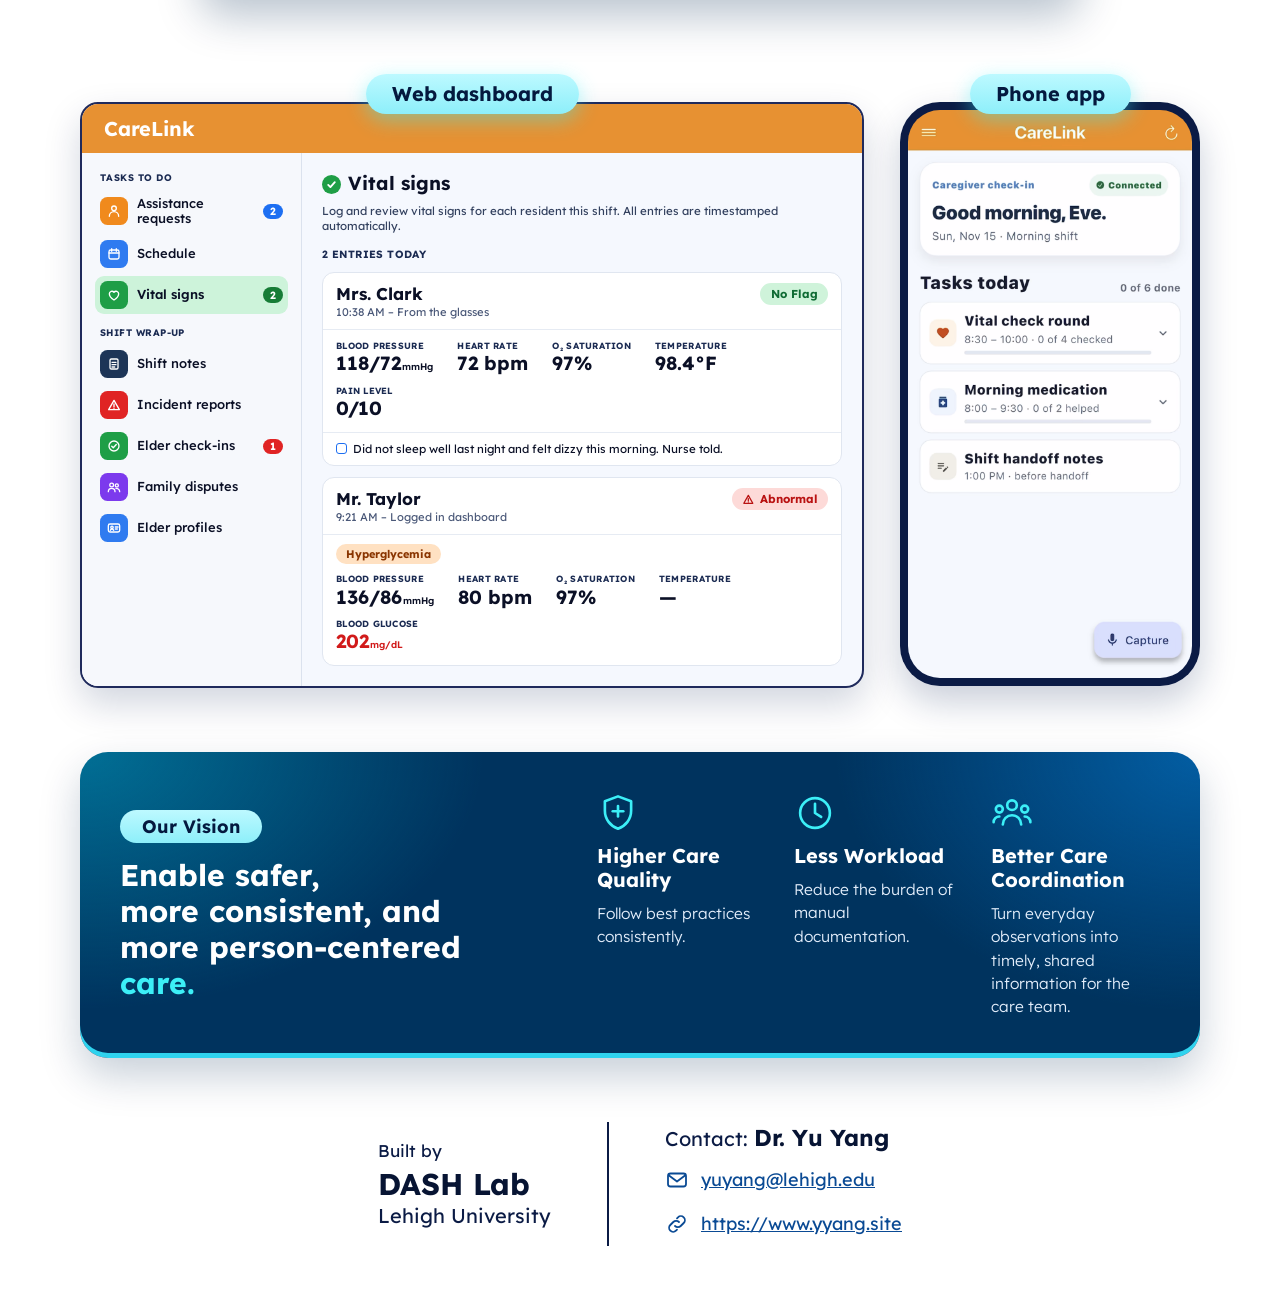
==== commit cadd5695: "Update site 2026-11-16 00:53" ====
--- a/carelink/index.html
+++ b/carelink/index.html
@@ -3,12 +3,12 @@
 <head>
 <meta charset="utf-8">
 <meta name="viewport" content="width=device-width, initial-scale=1">
-<title>Carelink: a smart-glasses app for caregivers</title>
+<title>CareLink: a smart-glasses app for caregivers</title>
 <link rel="icon" type="image/png" href="[data-uri]">
 <meta property="og:type" content="website">
-<meta property="og:title" content="Carelink">
+<meta property="og:title" content="CareLink">
 <meta property="og:description" content="A smart-glasses app that guides caregivers through each task and turns care into structured, actionable records.">
-<meta name="description" content="Carelink is a smart-glasses app that guides caregivers through each task and turns care into structured, actionable records. Built by DASH Lab, Lehigh University.">
+<meta name="description" content="CareLink is a smart-glasses app that guides caregivers through each task and turns care into structured, actionable records. Built by DASH Lab, Lehigh University.">
 <link rel="preconnect" href="https://fonts.googleapis.com">
 <link rel="preconnect" href="https://fonts.gstatic.com" crossorigin>
 <link rel="stylesheet" href="https://fonts.googleapis.com/css2?family=Lexend:wght@300;400;500;600;700&amp;display=swap">
@@ -56,7 +56,7 @@
 <nav aria-label="Main" style="display: flex; flex-wrap: wrap; align-items: center; justify-content: space-between; gap: 4px 16px; padding: 14px 0">
 <a href="#top" style="display: inline-flex; align-items: center; gap: clamp(8px, 0.8vw, 10px); min-height: 44px; font-size: clamp(20px, calc(1.2vw + 16px), 24px); line-height: 1; font-weight: 700; letter-spacing: -0.01em; text-decoration: none">
 <img src="[data-uri]" alt="" width="58" height="34" style="display: block; width: clamp(42px, 4.6vw, 58px); height: auto">
-<span>Carelink</span>
+<span>CareLink</span>
 </a>
 <div style="display: flex; align-items: center; gap: 6px">
 <div class="cl-links" style="display: flex; align-items: center; gap: 2px">
@@ -79,13 +79,13 @@
 
 <div class="cl-stage" style="position: relative; max-width: 1080px; margin: clamp(24px, 5.2vw, 66px) auto 0">
 <img src="[data-uri]